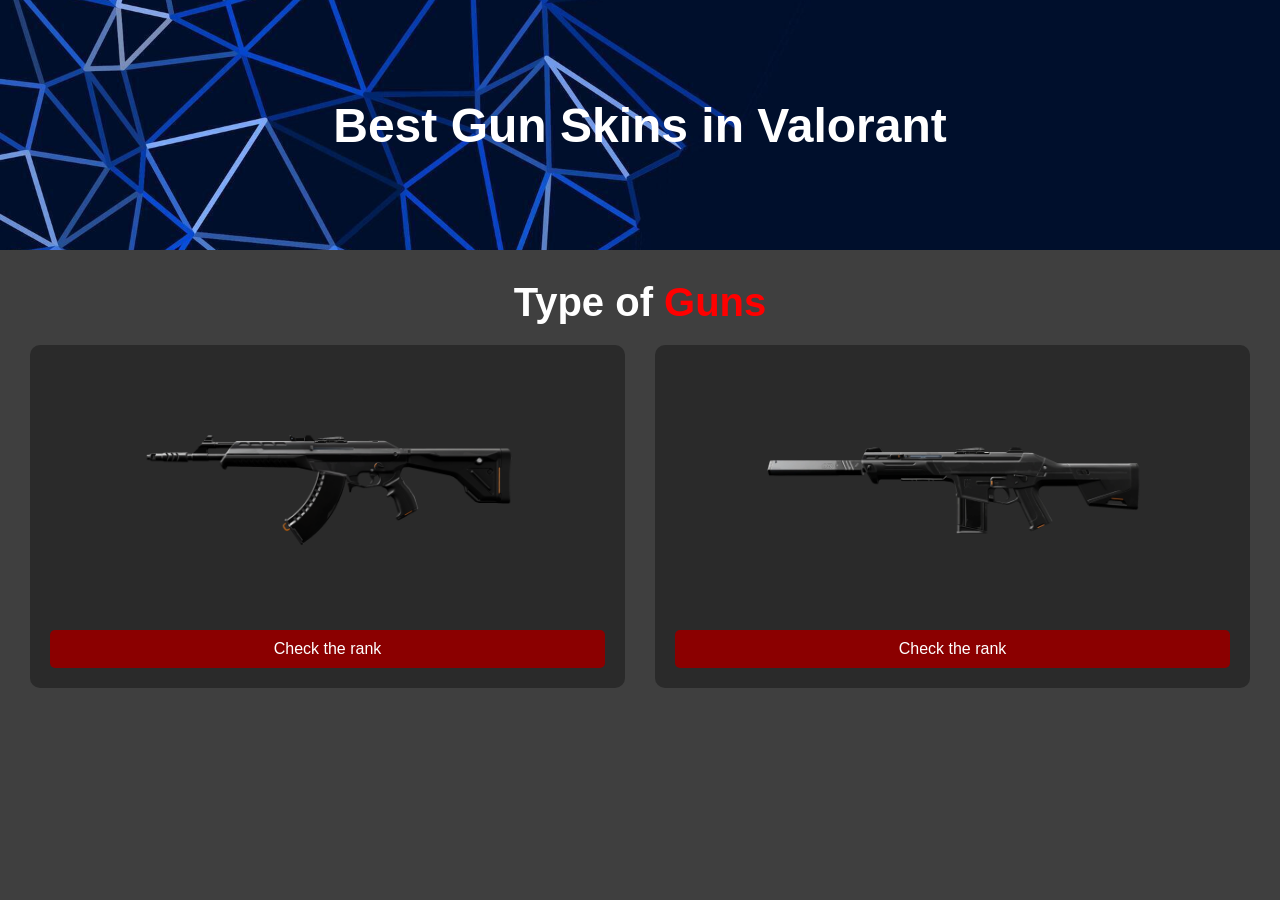
==== index.html @ 73d99fbc "changed file's name" ====
<!DOCTYPE html>
<html lang="en">
<head>
    <meta charset="UTF-8">
    <meta name="viewport" content="width=device-width, initial-scale=1.0">
    <title>Valorant Skins</title>
    <link rel="stylesheet" href="main.css">
</head>
<body>

<header class="hero">
    <h1>Best Gun Skins in Valorant</h1>
</header>

<section class="content">
    <h2>Type of <span>Guns</span></h2>

    <div class="grid">
        <div class="card">
            <img src="./image/Vandal.png" alt="Vandal">
            <a href="vandal.html">Check the rank</a>
        </div>

        <div class="card">
            <img src="./image/Phantom.webp" alt="Phantom">
            <a href="phantom.html">Check the rank</a>
        </div>
    </div>
</section>

</body>
</html>
---- main.css ----
* {
    margin: 0;
    padding: 0;
    box-sizing: border-box;
    font-family: Arial, sans-serif;
}

body {
    background: #3f3f3f;
    color: white;
}

.hero {
    height: 250px;
    background: url("./image/abstract-dark-blue-background-with-triangles-and-glowing-lines-vector.jpg") center/cover no-repeat;
    display: flex;
    justify-content: center;
    align-items: center;
}

.hero h1 {
    font-size: 3rem;
}

.content {
    text-align: center;
    padding: 30px;
}

h2 {
    font-size: 2.5rem;
    margin-bottom: 20px;
}

h2 span {
    color: red;
}

.grid {
    display: grid;
    grid-template-columns: repeat(auto-fit, minmax(250px, 1fr));
    gap: 30px;
}

.card {
    background: #2a2a2a;
    padding: 20px;
    border-radius: 10px;
    transition: 0.2s;
}

.card:hover {
    transform: scale(1.05);
}

.card img {
    width: 80%;
    margin: auto;
    display: block;
}

.card a {
    display: block;
    margin-top: 15px;
    padding: 10px;
    background: darkred;
    color: white;
    text-decoration: none;
    border-radius: 5px;
}

.card a:hover {
    background: rgb(207, 2, 2);
}
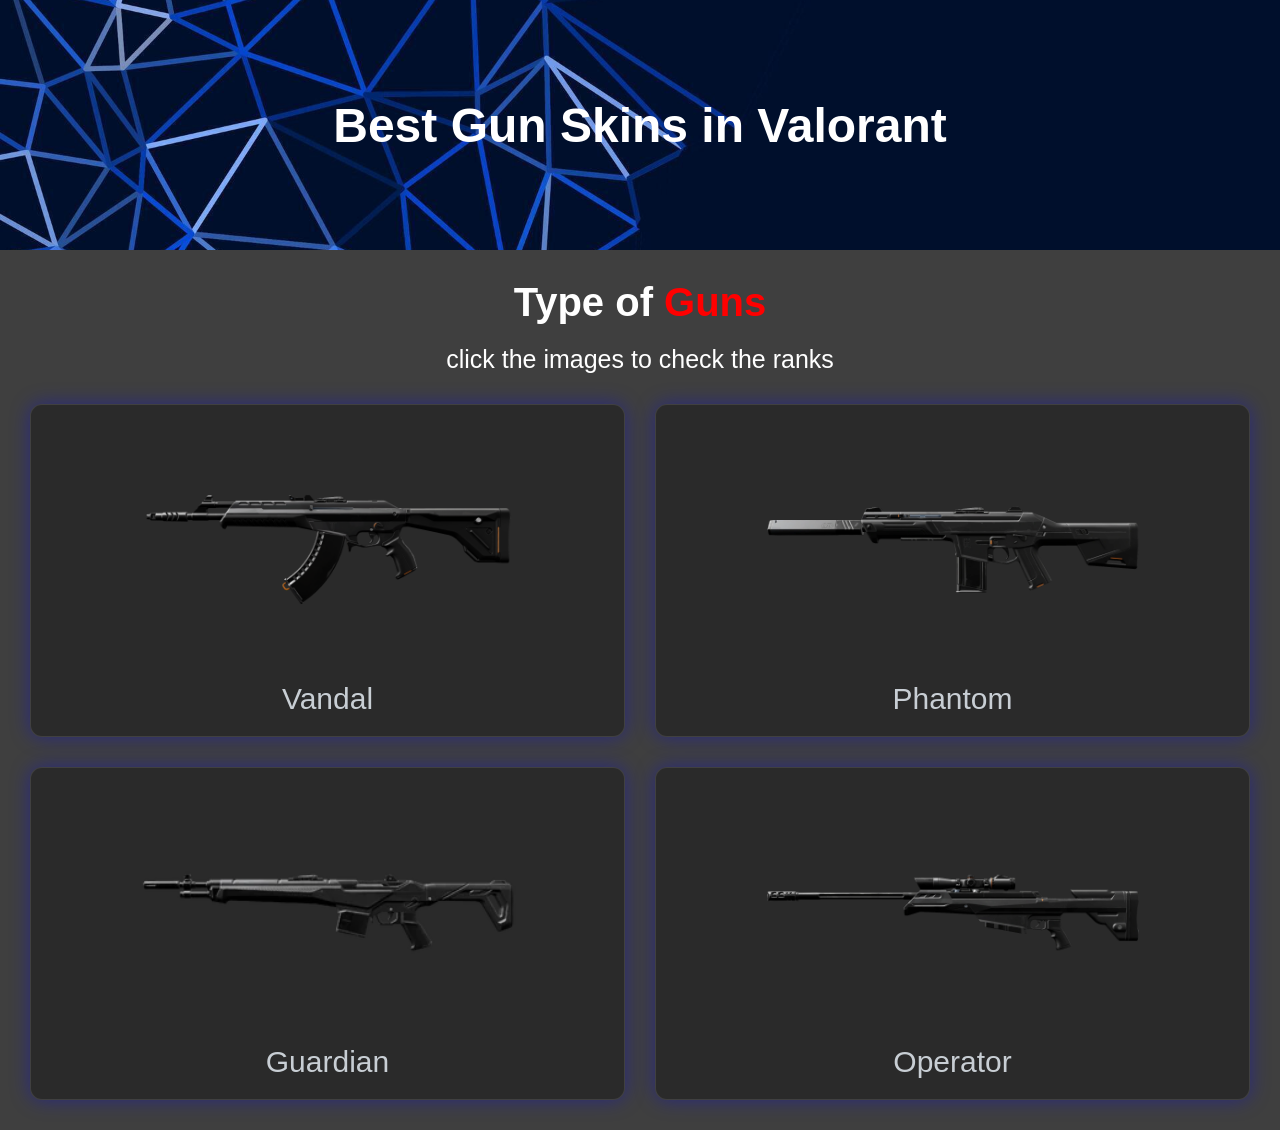
==== commit 34b8254d: "added guardian and operator sections" ====
--- a/index.html
+++ b/index.html
@@ -14,19 +14,46 @@
 
 <section class="content">
     <h2>Type of <span>Guns</span></h2>
+    <p class="intro">click the images to check the ranks</p>
+    <div class="grid">
+        <a href="vandal.html">
+            <div class="card">
+                <img src="./image/Vandal.png" alt="Vandal">
+                <p class="card-text">
+                    Vandal
+                </p>
+            </div>
+        </a>
+        
+        <a href="phantom.html">
+            <div class="card">
+                <img src="./image/Phantom.webp" alt="Phantom">
+                <p class="card-text">
+                    Phantom
+                </p>
+            </div>
+        </a>
+    </div>
 
-    <div class="grid">
-        <div class="card">
-            <img src="./image/Vandal.png" alt="Vandal">
-            <a href="vandal.html">Check the rank</a>
-        </div>
+    <div class="grid2">
+        <a href="vandal.html">
+            <div class="card">
+                <img src="./image/Guardian.webp" alt="Guardian">
+                <p class="card-text">
+                    Guardian
+                </p>
+            </div>
+        </a>
 
-        <div class="card">
-            <img src="./image/Phantom.webp" alt="Phantom">
-            <a href="phantom.html">Check the rank</a>
-        </div>
+        <a href="phantom.html">
+            <div class="card">
+                <img src="./image/Operator.webp" alt="Operator">
+                <p class="card-text">
+                    Operator
+                </p>
+            </div> 
+        </a>
     </div>
 </section>
-
 </body>
 </html>
--- a/main.css
+++ b/main.css
@@ -16,10 +16,7 @@
     display: flex;
     justify-content: center;
     align-items: center;
-}
-
-.hero h1 {
-    font-size: 3rem;
+    font-size: 1.5rem;
 }
 
 .content {
@@ -36,7 +33,18 @@
     color: red;
 }
 
+.intro{
+    font-size: 25px;
+}
 .grid {
+    margin-top: 30px;
+    display: grid;
+    grid-template-columns: repeat(auto-fit, minmax(250px, 1fr));
+    gap: 30px;
+}
+
+.grid2 {
+    margin-top: 30px;
     display: grid;
     grid-template-columns: repeat(auto-fit, minmax(250px, 1fr));
     gap: 30px;
@@ -47,10 +55,16 @@
     padding: 20px;
     border-radius: 10px;
     transition: 0.2s;
+     border-radius: 12px;
+    border: 1px solid rgba(255,255,255,0.1);
+    box-shadow: 0 0 20px rgba(0, 0, 255, 0.347);
 }
 
 .card:hover {
-    transform: scale(1.05);
+    transform: scale(1.03);
+    background-color: #676767;
+    transform: translateY(-5px);
+    box-shadow: 0 0 35px rgba(255, 0, 0, 0.664);
 }
 
 .card img {
@@ -59,16 +73,13 @@
     display: block;
 }
 
-.card a {
-    display: block;
-    margin-top: 15px;
-    padding: 10px;
-    background: darkred;
-    color: white;
-    text-decoration: none;
-    border-radius: 5px;
+.card .card-text {
+    margin-top: 8px;
+    font-size: 30px;
+    opacity: 0.8;
+    color: aliceblue;
 }
 
-.card a:hover {
-    background: rgb(207, 2, 2);
+a{
+        text-decoration: none;
 }
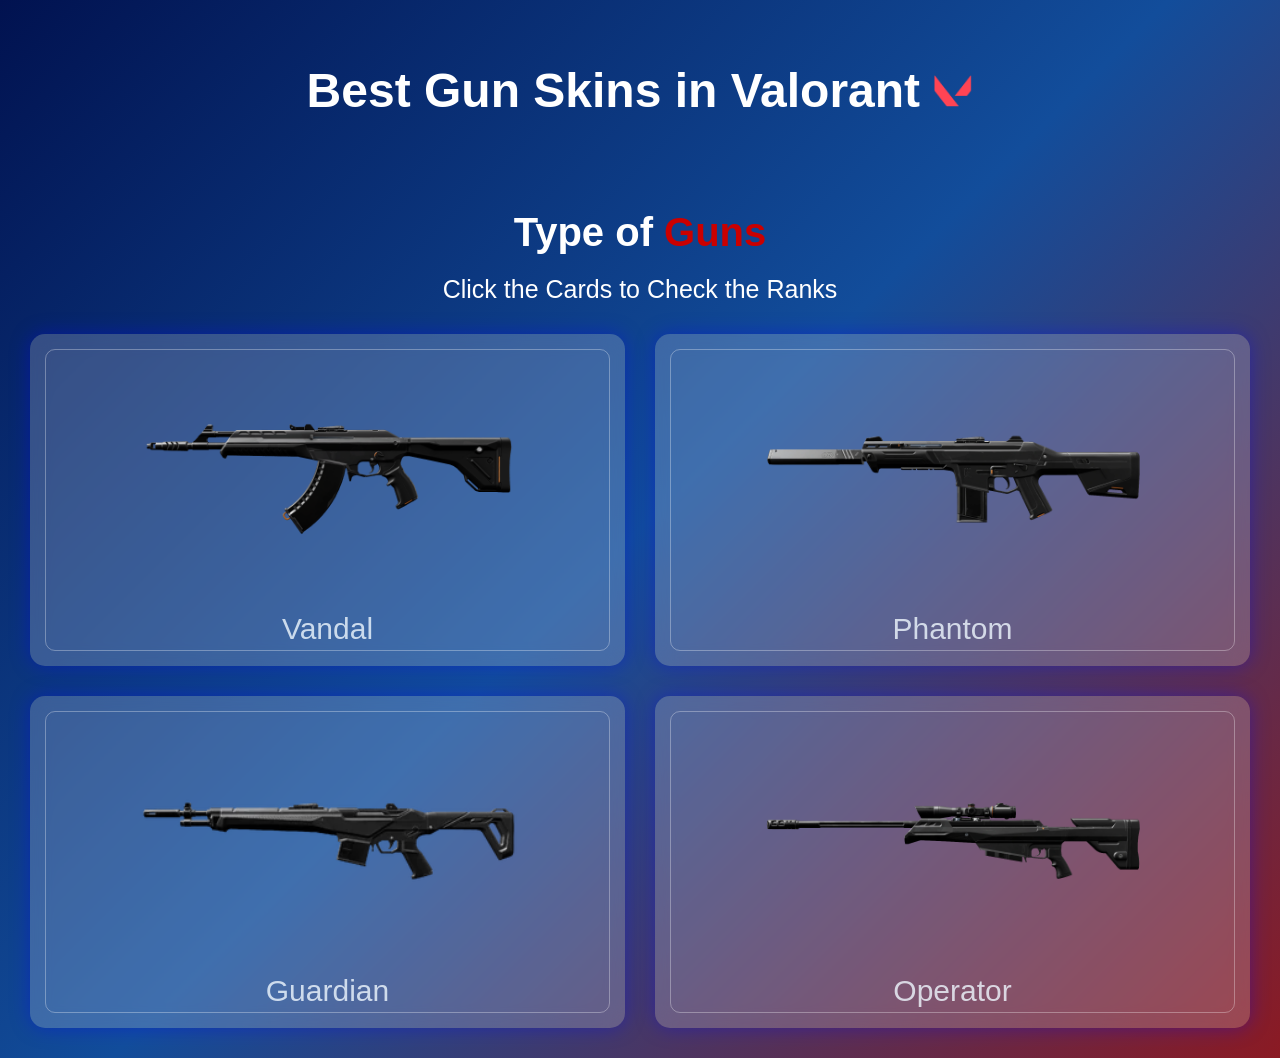
==== commit c75e409c: "added vandal and phantom's page" ====
--- a/index.html
+++ b/index.html
@@ -9,16 +9,16 @@
 <body>
 
 <header class="hero">
-    <h1>Best Gun Skins in Valorant</h1>
+    <h1>Best Gun Skins in Valorant <img src="./images/val.png" alt="logo" class="logo"></h1>
 </header>
 
 <section class="content">
     <h2>Type of <span>Guns</span></h2>
-    <p class="intro">click the images to check the ranks</p>
+    <p class="intro">Click the Cards to Check the Ranks</p>
     <div class="grid">
         <a href="vandal.html">
             <div class="card">
-                <img src="./image/Vandal.png" alt="Vandal">
+                <img src="./images/Vandal.png" alt="Vandal">
                 <p class="card-text">
                     Vandal
                 </p>
@@ -27,7 +27,7 @@
         
         <a href="phantom.html">
             <div class="card">
-                <img src="./image/Phantom.webp" alt="Phantom">
+                <img src="./images/Phantom.webp" alt="Phantom">
                 <p class="card-text">
                     Phantom
                 </p>
@@ -36,18 +36,18 @@
     </div>
 
     <div class="grid2">
-        <a href="vandal.html">
+        <a href="guardian.html">
             <div class="card">
-                <img src="./image/Guardian.webp" alt="Guardian">
+                <img src="./images/Guardian.webp" alt="Guardian">
                 <p class="card-text">
                     Guardian
                 </p>
             </div>
         </a>
 
-        <a href="phantom.html">
+        <a href="operator.html">
             <div class="card">
-                <img src="./image/Operator.webp" alt="Operator">
+                <img src="./images/Operator.webp" alt="Operator">
                 <p class="card-text">
                     Operator
                 </p>
--- a/main.css
+++ b/main.css
@@ -6,17 +6,21 @@
 }
 
 body {
-    background: #3f3f3f;
     color: white;
+    background: linear-gradient(135deg, #011250, #124d9b, #8b1a23);
+    min-height: 100vh;
 }
 
 .hero {
-    height: 250px;
-    background: url("./image/abstract-dark-blue-background-with-triangles-and-glowing-lines-vector.jpg") center/cover no-repeat;
+    height: 180px;
     display: flex;
     justify-content: center;
     align-items: center;
     font-size: 1.5rem;
+}
+
+.logo {
+    width: 40px;
 }
 
 .content {
@@ -30,12 +34,13 @@
 }
 
 h2 span {
-    color: red;
+    color: rgb(202, 0, 0);
 }
 
 .intro{
     font-size: 25px;
 }
+
 .grid {
     margin-top: 30px;
     display: grid;
@@ -51,18 +56,32 @@
 }
 
 .card {
-    background: #2a2a2a;
+    background:rgba(255, 255, 255, 0.192);
+    backdrop-filter:blur(10px);
     padding: 20px;
+    transition: 0.2s;
+    border-radius: 15px;
+    box-shadow: 0 0 20px rgba(0, 0, 255, 0.347);
+    
+}
+
+.card::before {
+    content: "";
+    position: absolute;
+    inset: 15px;
+    border: 1px solid rgba(255, 255, 255, 0.317);
     border-radius: 10px;
-    transition: 0.2s;
-     border-radius: 12px;
-    border: 1px solid rgba(255,255,255,0.1);
-    box-shadow: 0 0 20px rgba(0, 0, 255, 0.347);
+    pointer-events: none;
+    transition: 0.3s;
+}
+
+.card:hover::before {
+    border-color: rgba(255,255,255,0.6);
 }
 
 .card:hover {
     transform: scale(1.03);
-    background-color: #676767;
+    background:rgba(255, 255, 255, 0.486);
     transform: translateY(-5px);
     box-shadow: 0 0 35px rgba(255, 0, 0, 0.664);
 }
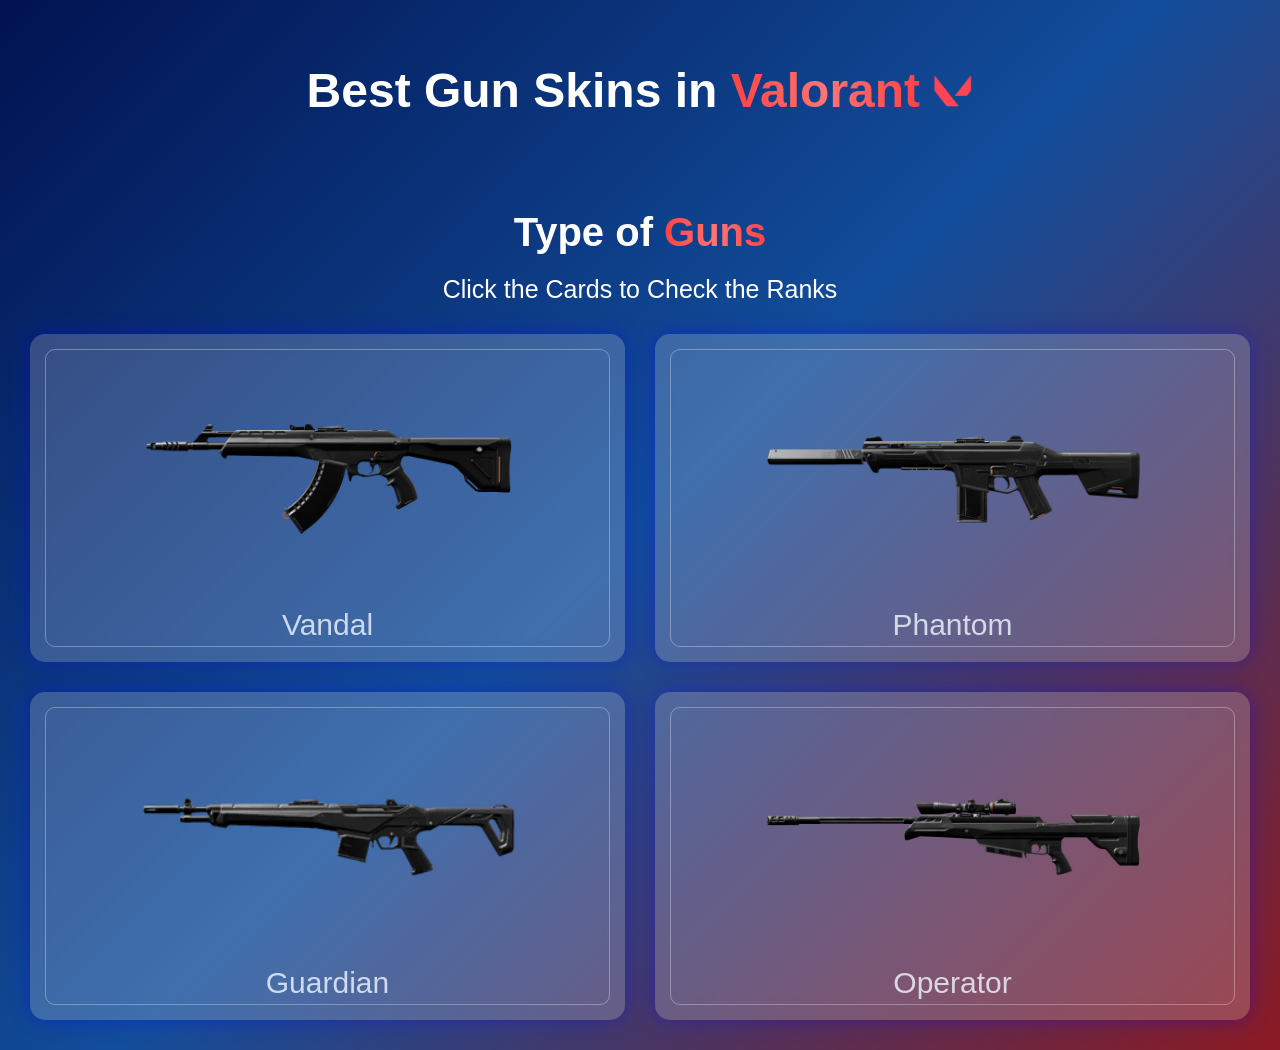
==== commit 63cb2219: "added information and guardian, operator" ====
--- a/index.html
+++ b/index.html
@@ -9,7 +9,7 @@
 <body>
 
 <header class="hero">
-    <h1>Best Gun Skins in Valorant <img src="./images/val.png" alt="logo" class="logo"></h1>
+    <h1>Best Gun Skins in <span>Valorant</span> <img src="./images/val.png" alt="logo" class="logo"></h1>
 </header>
 
 <section class="content">
@@ -24,7 +24,7 @@
                 </p>
             </div>
         </a>
-        
+
         <a href="phantom.html">
             <div class="card">
                 <img src="./images/Phantom.webp" alt="Phantom">
--- a/main.css
+++ b/main.css
@@ -19,6 +19,13 @@
     font-size: 1.5rem;
 }
 
+span{
+    background-image: linear-gradient(to right, #ff4242, #ff7474, #ff4242);
+    -webkit-background-clip: text;
+    background-clip: text;
+    color: transparent;
+}
+
 .logo {
     width: 40px;
 }
@@ -31,10 +38,6 @@
 h2 {
     font-size: 2.5rem;
     margin-bottom: 20px;
-}
-
-h2 span {
-    color: rgb(202, 0, 0);
 }
 
 .intro{
@@ -83,7 +86,7 @@
     transform: scale(1.03);
     background:rgba(255, 255, 255, 0.486);
     transform: translateY(-5px);
-    box-shadow: 0 0 35px rgba(255, 0, 0, 0.664);
+    box-shadow: 0 0 35px rgba(255, 55, 0, 0.664);
 }
 
 .card img {
@@ -93,7 +96,7 @@
 }
 
 .card .card-text {
-    margin-top: 8px;
+    margin-top: 4px;
     font-size: 30px;
     opacity: 0.8;
     color: aliceblue;
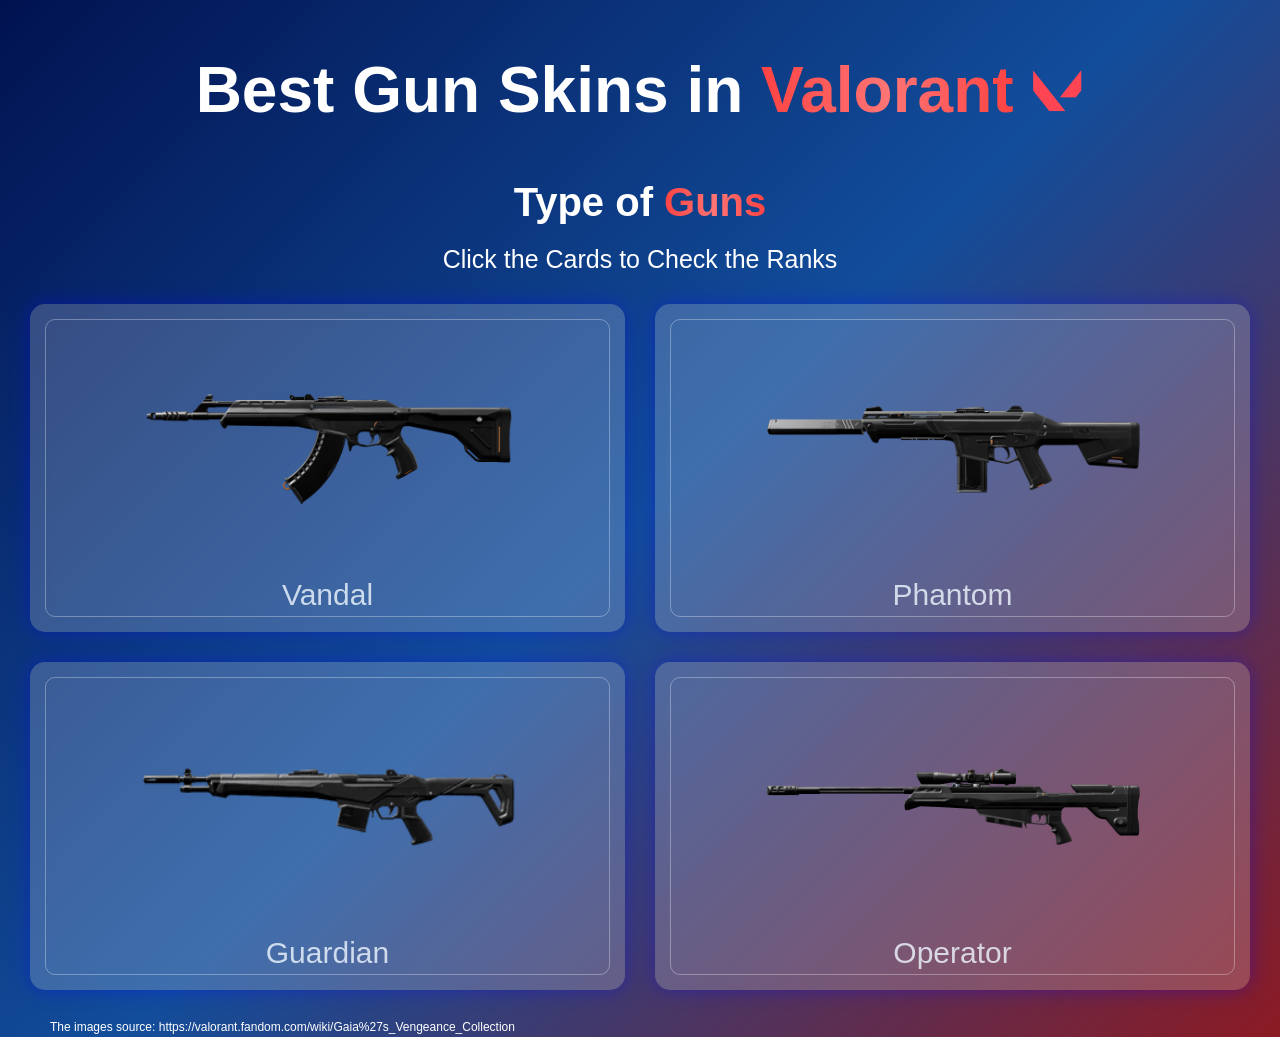
==== commit 0ac79a39: "added images sources" ====
--- a/index.html
+++ b/index.html
@@ -55,5 +55,8 @@
         </a>
     </div>
 </section>
+<div class="source">
+<p>The images source: https://valorant.fandom.com/wiki/Gaia%27s_Vengeance_Collection</p>
+</div>
 </body>
 </html>
--- a/main.css
+++ b/main.css
@@ -14,9 +14,10 @@
 .hero {
     height: 180px;
     display: flex;
+    margin-top: auto;
     justify-content: center;
     align-items: center;
-    font-size: 1.5rem;
+    font-size: 2rem;
 }
 
 span{
@@ -27,10 +28,11 @@
 }
 
 .logo {
-    width: 40px;
+    width: 53px;
 }
 
 .content {
+    margin-top: -30px;
     text-align: center;
     padding: 30px;
 }
@@ -44,13 +46,7 @@
     font-size: 25px;
 }
 
-.grid {
-    margin-top: 30px;
-    display: grid;
-    grid-template-columns: repeat(auto-fit, minmax(250px, 1fr));
-    gap: 30px;
-}
-
+.grid,
 .grid2 {
     margin-top: 30px;
     display: grid;
@@ -83,16 +79,15 @@
 }
 
 .card:hover {
-    transform: scale(1.03);
-    background:rgba(255, 255, 255, 0.486);
-    transform: translateY(-5px);
+    transform: translateY(-1.5px) scale(1.03);
+    background: rgba(255, 255, 255, 0.486);
     box-shadow: 0 0 35px rgba(255, 55, 0, 0.664);
 }
 
 .card img {
-    width: 80%;
-    margin: auto;
-    display: block;
+    width: 80% ;
+    margin: auto ;
+    display: block ;
 }
 
 .card .card-text {
@@ -104,4 +99,10 @@
 
 a{
         text-decoration: none;
+}
+
+.source{
+    font-size: 12px;
+    margin-bottom: 3px;
+    margin-left: 50px;
 }
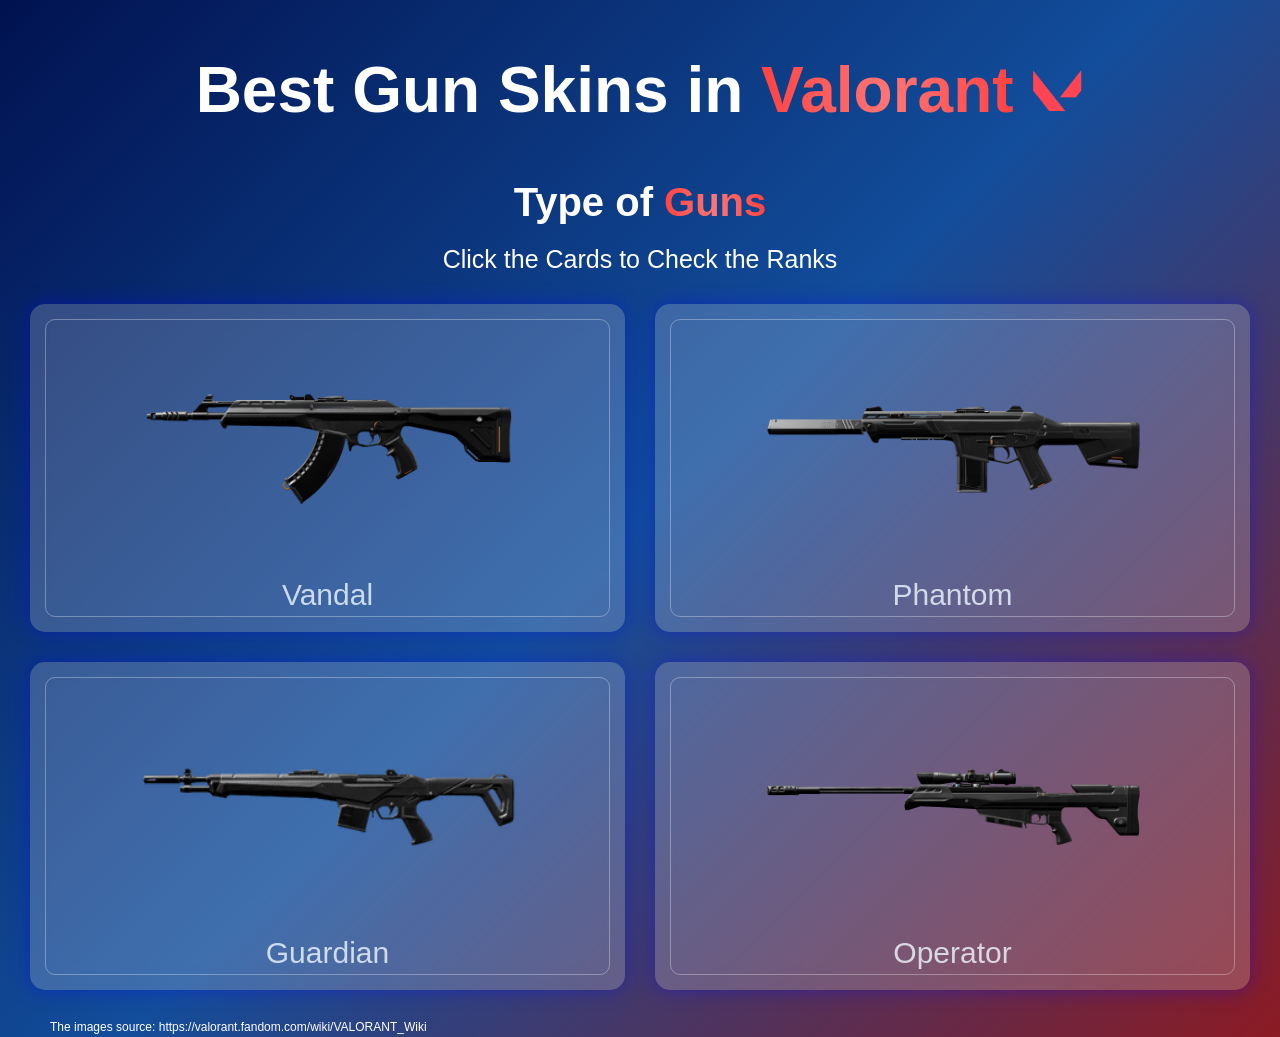
==== commit 759451f4: "fixed the sourses links' errors" ====
--- a/index.html
+++ b/index.html
@@ -56,7 +56,7 @@
     </div>
 </section>
 <div class="source">
-<p>The images source: https://valorant.fandom.com/wiki/Gaia%27s_Vengeance_Collection</p>
+<p>The images source: <a href= https://valorant.fandom.com/wiki/VALORANT_Wiki >https://valorant.fandom.com/wiki/VALORANT_Wiki</a></p>
 </div>
 </body>
 </html>
--- a/main.css
+++ b/main.css
@@ -105,4 +105,8 @@
     font-size: 12px;
     margin-bottom: 3px;
     margin-left: 50px;
+}
+
+.source a{
+    color: white;
 }
